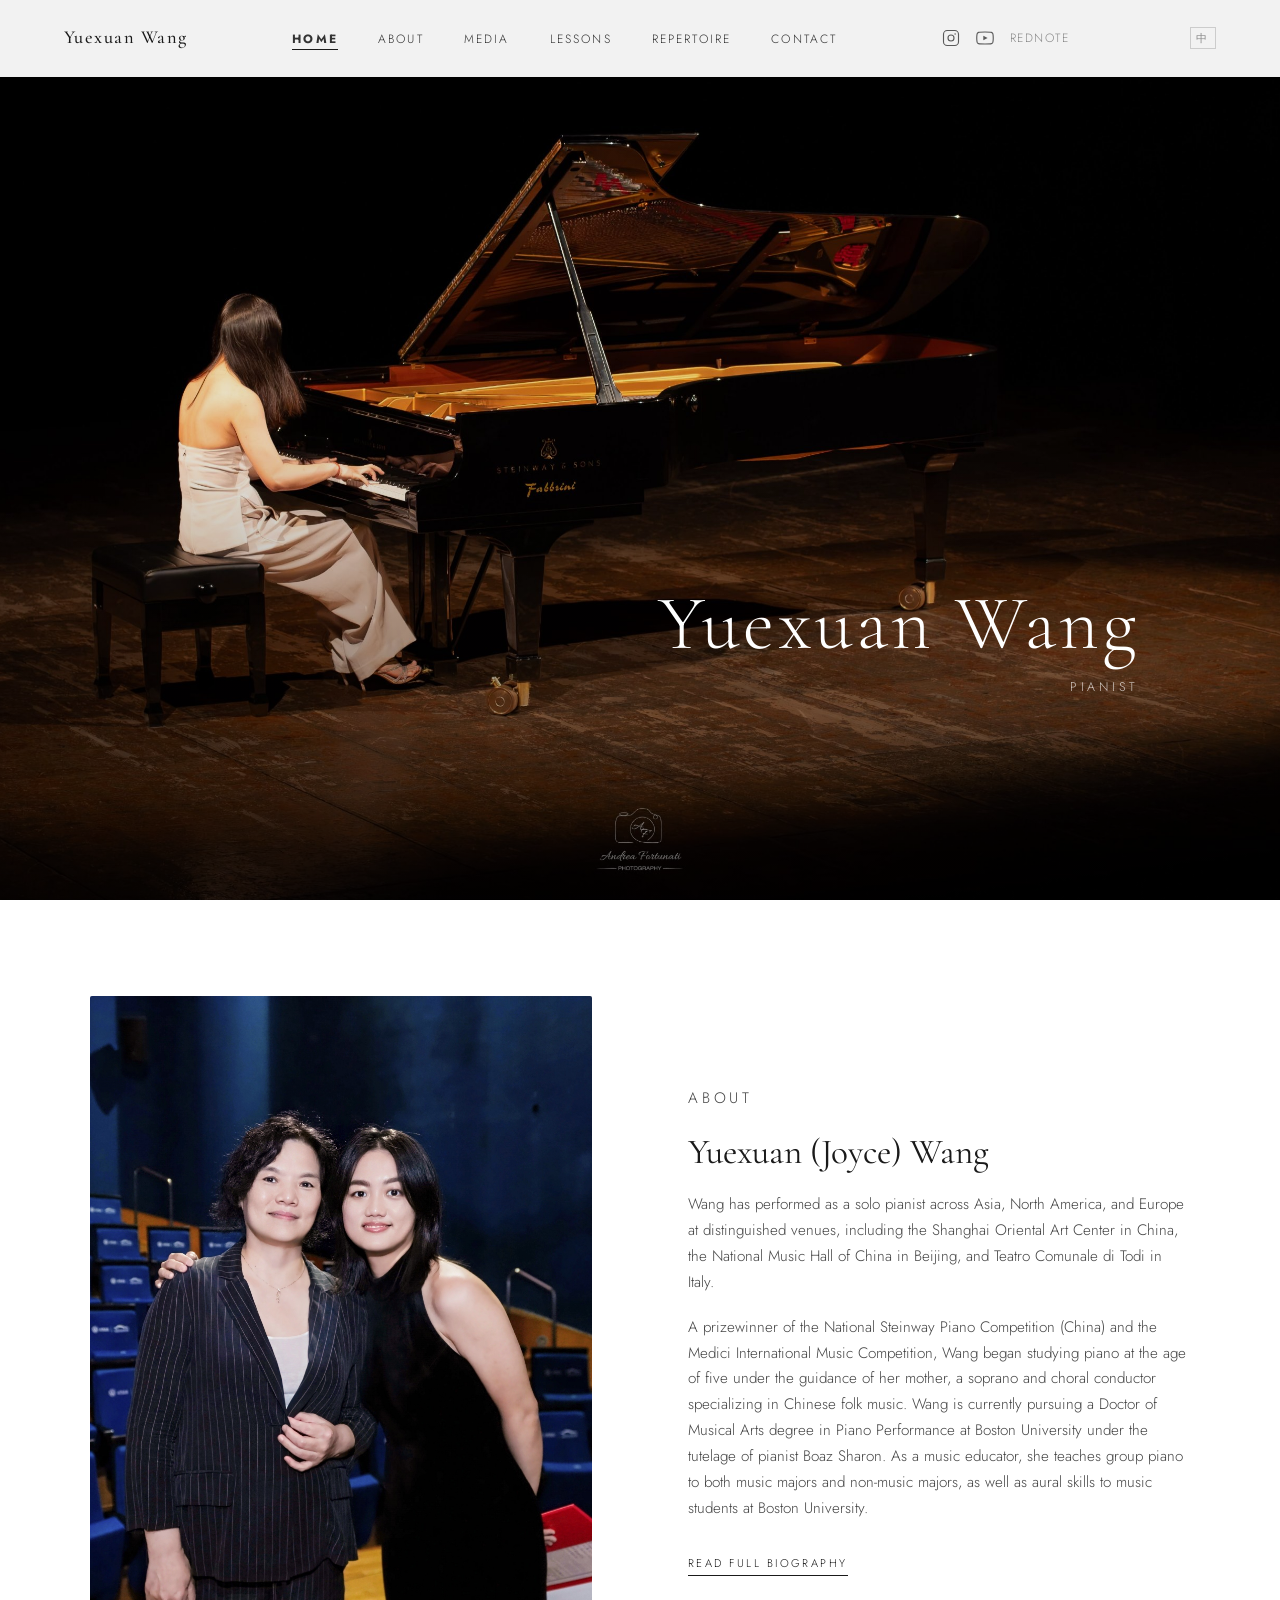
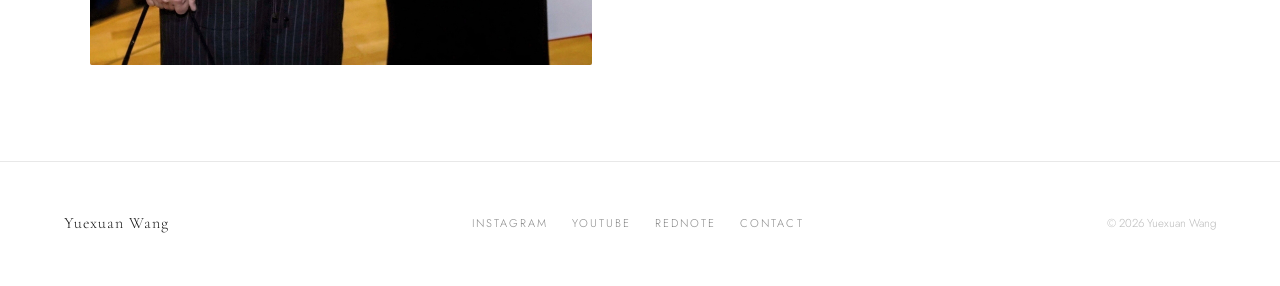
==== index.html @ 51ecc7ff "Add files via upload" ====
<!DOCTYPE html>
<html lang="en">
<head>
  <meta charset="UTF-8" />
  <meta name="viewport" content="width=device-width, initial-scale=1.0" />
  <title>Yuexuan Wang — Pianist</title>
  <meta name="description" content="Official website of Yuexuan Wang, pianist." />
  <link rel="stylesheet" href="css/style.css" />
  <style>
    /* Hero name: right-aligned */
    .hero { position: relative; }
    .hero-content {
      position: absolute !important;
      left: auto !important;
      top: auto !important;
      right: clamp(1.5rem, 6vw, 6rem) !important;
      bottom: clamp(2rem, 10vh, 6rem) !important;
      transform: none !important;
      width: auto !important;
      margin: 0 !important;
      text-align: right !important;
      z-index: 2;
    }

    /* Mobile: shift hero photo so the person is visible.
       0% = far left edge, 50% = center, 100% = far right edge.
       Raise the number if you see too much of the left side,
       lower it if the person is still cut off on the left. */
    @media (max-width: 768px) {
      .hero-image {
        background-position: 25% center !important;
      }
    }
  </style>
</head>
<body>

  <!-- Navigation -->
  <nav>
    <a href="index.html" class="nav-brand" data-zh="王玥璇">Yuexuan Wang</a>
    <ul class="nav-links">
      <li><a href="index.html" data-zh="首页" style="font-weight:700;">Home</a></li>
      <li><a href="about.html" data-zh="关于">About</a></li>
      <li><a href="media.html" data-zh="媒体">Media</a></li>
      <li><a href="lessons.html" data-zh="课程">Lessons</a></li>
      <li><a href="repertoire.html" data-zh="曲目">Repertoire</a></li>
      <li><a href="contact.html" data-zh="联系">Contact</a></li>
    </ul>
    <div class="nav-social" style="display:flex; align-items:center; gap:1rem;">
      <a href="https://www.instagram.com/yuexuan__wang" target="_blank" rel="noopener" aria-label="Instagram" style="display:flex; align-items:center; color:inherit; opacity:0.7; transition:opacity 0.2s;" onmouseover="this.style.opacity='1'" onmouseout="this.style.opacity='0.7'">
        <svg xmlns="http://www.w3.org/2000/svg" width="18" height="18" viewBox="0 0 24 24" fill="none" stroke="currentColor" stroke-width="1.5" stroke-linecap="round" stroke-linejoin="round">
          <rect x="2" y="2" width="20" height="20" rx="5" ry="5"/>
          <circle cx="12" cy="12" r="4"/>
          <circle cx="17.5" cy="6.5" r="1" fill="currentColor" stroke="none"/>
        </svg>
      </a>
      <a href="https://youtube.com/@yuexuanwangpiano?si=KimAUZ217y03qGvx" target="_blank" rel="noopener" aria-label="YouTube" style="display:flex;align-items:center;color:inherit;opacity:0.7;transition:opacity 0.2s;" onmouseover="this.style.opacity='1'" onmouseout="this.style.opacity='0.7'">
        <svg xmlns="http://www.w3.org/2000/svg" width="18" height="18" viewBox="0 0 24 24" fill="none" stroke="currentColor" stroke-width="1.5" stroke-linecap="round" stroke-linejoin="round">
          <path d="M22.54 6.42a2.78 2.78 0 0 0-1.95-1.96C18.88 4 12 4 12 4s-6.88 0-8.59.46A2.78 2.78 0 0 0 1.46 6.42 29 29 0 0 0 1 12a29 29 0 0 0 .46 5.58 2.78 2.78 0 0 0 1.95 1.96C5.12 20 12 20 12 20s6.88 0 8.59-.46a2.78 2.78 0 0 0 1.95-1.96A29 29 0 0 0 23 12a29 29 0 0 0-.46-5.58z"/>
          <polygon points="9.75 15.02 15.5 12 9.75 8.98 9.75 15.02" fill="currentColor" stroke="none"/>
        </svg>
      </a>
      <a href="https://xhslink.com/m/4YnqnOdV8tt" target="_blank" rel="noopener" data-zh="小红书">RedNote</a>
    </div>
    <button class="lang-toggle">中</button>
    <button class="nav-toggle" aria-label="Menu">
      <span></span><span></span><span></span>
    </button>
  </nav>

  <!-- Hero -->
  <section class="hero">
    <div class="hero-image" style="background-image:url('images/home_page.jpg'); background-size:cover; background-position:center;"></div>
    <div class="hero-overlay"></div>
    <div class="hero-content">
      <h1 data-zh="王玥璇">Yuexuan Wang</h1>
      <p class="hero-tagline" data-zh="钢琴家">Pianist</p>
    </div>
  </section>

  <!-- About Snippet -->
  <section>
    <div class="container">
      <div class="about-snippet">
        <img src="images/about.jpg" alt="Yuexuan (Joyce) Wang" class="fade-in" style="aspect-ratio:3/4; object-fit:cover; object-position:58% center; border-radius:2px;" />
        <div class="about-text fade-in">
          <p class="section-label" data-zh="关于">About</p>
          <h2 data-zh="王玥璇">Yuexuan (Joyce) Wang</h2>
          <p data-zh="王玥璇是一位活跃于亚洲、北美及欧洲的钢琴演奏家，曾登台上海东方艺术中心、北京国音堂、意大利托迪市政剧院等知名场馆。她亦曾在多项国际钢琴赛事中获奖，包括上海国际青少年钢琴比赛、全国施坦威钢琴比赛（中国）、美第奇国际音乐比赛等。">
            Wang has performed as a solo pianist across Asia, North America, and Europe at distinguished
            venues, including the Shanghai Oriental Art Center in China, the National Music Hall of
            China in Beijing, and Teatro Comunale di Todi in Italy.
          </p>
          <p data-zh="王玥璇五岁时在母亲唐晓丽——一位致力于中国民间音乐研究与传播的女高音歌唱家兼合唱指挥——的引导下开始学习钢琴。她目前在波士顿大学攻读音乐艺术博士学位，师从钢琴家Boaz Sharon。作为音乐教育者，她在波士顿大学教授面向音乐专业及非音乐专业学生的钢琴集体课和视唱练耳课。">
            A prizewinner of the National Steinway Piano Competition (China) and the Medici
            International Music Competition, Wang began studying piano at the age of five under the
            guidance of her mother, a soprano and choral conductor specializing in Chinese folk music.
            Wang is currently pursuing a Doctor of Musical Arts degree in Piano Performance at Boston
            University under the tutelage of pianist Boaz Sharon. As a music educator, she teaches group
            piano to both music majors and non-music majors, as well as aural skills to music students at
            Boston University.
          </p>
          <a href="about.html" class="btn" data-zh="阅读完整生平">Read Full Biography</a>
        </div>
      </div>
    </div>
  </section>

<!-- Footer -->
  <footer>
    <span class="footer-name" data-zh="王玥璇">Yuexuan Wang</span>
    <div class="footer-social">
      <a href="https://www.instagram.com/yuexuan__wang" target="_blank" rel="noopener">Instagram</a>
      <a href="https://youtube.com/@yuexuanwangpiano?si=KimAUZ217y03qGvx" target="_blank" rel="noopener">YouTube</a>
      <a href="https://xhslink.com/m/4YnqnOdV8tt" target="_blank" rel="noopener" data-zh="小红书">RedNote</a>
      <a href="contact.html" data-zh="联系">Contact</a>
    </div>
    <span class="footer-copy" data-zh="© 2026 王玥璇">&copy; 2026 Yuexuan Wang</span>
  </footer>

  <script src="js/main.js"></script>

  <script>
    // Highlight active nav link
    (function() {
      var path = window.location.pathname.split('/').pop() || '';
      // Normalize: strip .html, treat empty as 'index'
      var page = path.replace('.html', '') || 'index';
      var links = document.querySelectorAll('.nav-links a');
      links.forEach(function(link) {
        var href = (link.getAttribute('href') || '').replace('.html', '') || 'index';
        if (href === page) {
          link.style.fontWeight = '700';
          link.style.opacity = '1';
        }
      });
    })();
  </script>
</body>
</html>
---- css/style.css ----
/* ============================================
   Yuexuan Wang — Pianist Website
   ============================================ */

@import url('https://fonts.googleapis.com/css2?family=Cormorant+Garamond:ital,wght@0,300;0,400;0,500;0,600;1,300;1,400;1,500&family=Jost:wght@300;400;500&display=swap');

/* ---------- Reset & Base ---------- */
*, *::before, *::after { box-sizing: border-box; margin: 0; padding: 0; }

html { font-size: 16px; scroll-behavior: smooth; }

body {
  font-family: 'Jost', sans-serif;
  font-weight: 300;
  color: #1a1a1a;
  background: #fff;
  line-height: 1.7;
}

a { color: inherit; text-decoration: none; }
img { display: block; width: 100%; object-fit: cover; }

/* ---------- Typography ---------- */
h1, h2, h3, h4 {
  font-family: 'Cormorant Garamond', serif;
  font-weight: 400;
  line-height: 1.2;
}

.section-label {
  font-size: 0.7rem;
  letter-spacing: 0.25em;
  text-transform: uppercase;
  color: #888;
  margin-bottom: 1.2rem;
}

/* ---------- Navigation ---------- */
nav {
  position: fixed;
  top: 0; left: 0; right: 0;
  z-index: 100;
  display: flex;
  align-items: center;
  justify-content: space-between;
  padding: 1.4rem 4rem;
  background: rgba(255,255,255,0.95);
  backdrop-filter: blur(8px);
  border-bottom: 1px solid #f0f0f0;
  transition: padding 0.3s ease;
}

nav.scrolled { padding: 0.9rem 4rem; }

.nav-brand {
  font-family: 'Cormorant Garamond', serif;
  font-size: 1.15rem;
  font-weight: 500;
  letter-spacing: 0.08em;
}

.nav-links {
  display: flex;
  gap: 2.5rem;
  list-style: none;
}

.nav-links a {
  font-size: 0.75rem;
  letter-spacing: 0.18em;
  text-transform: uppercase;
  color: #333;
  position: relative;
  padding-bottom: 2px;
}

.nav-links a::after {
  content: '';
  position: absolute;
  bottom: 0; left: 0;
  width: 0; height: 1px;
  background: #1a1a1a;
  transition: width 0.3s ease;
}

.nav-links a:hover::after,
.nav-links a.active::after { width: 100%; }

.nav-social {
  display: flex;
  gap: 1.2rem;
  align-items: center;
}

.nav-social a {
  font-size: 0.75rem;
  letter-spacing: 0.12em;
  text-transform: uppercase;
  color: #888;
  transition: color 0.2s;
}
.nav-social a:hover { color: #1a1a1a; }

.lang-toggle {
  font-size: 0.7rem;
  letter-spacing: 0.18em;
  text-transform: uppercase;
  background: none;
  border: 1px solid #ccc;
  cursor: pointer;
  color: #888;
  padding: 0.15rem 0.35rem;
  font-family: 'Jost', sans-serif;
  transition: all 0.2s;
  margin-left: 1rem;
}
.lang-toggle:hover { color: #1a1a1a; border-color: #1a1a1a; }

/* Hamburger (mobile) */
.nav-toggle {
  display: none;
  flex-direction: column;
  gap: 5px;
  cursor: pointer;
  background: none;
  border: none;
  padding: 4px;
}
.nav-toggle span {
  display: block;
  width: 22px; height: 1px;
  background: #1a1a1a;
  transition: all 0.3s;
}

/* ---------- Hero ---------- */
.hero {
  position: relative;
  height: 100vh;
  min-height: 600px;
  display: flex;
  align-items: flex-end;
  overflow: hidden;
}

.hero-image {
  position: absolute;
  inset: 0;
  background: #d0ccc8; /* placeholder color until real photo */
  background-image: url('../images/hero.jpg');
  background-size: cover;
  background-position: center 20%;
}

.hero-overlay {
  position: absolute;
  inset: 0;
  background: linear-gradient(to top, rgba(0,0,0,0.55) 0%, rgba(0,0,0,0.1) 50%, transparent 100%);
}

.hero-content {
  position: relative;
  z-index: 2;
  padding: 0 4rem 5rem;
  color: #fff;
  max-width: 700px;
}

.hero-content h1 {
  font-size: clamp(2.8rem, 6vw, 5rem);
  font-weight: 300;
  letter-spacing: 0.04em;
  margin-bottom: 0.4rem;
}

.hero-tagline {
  font-size: 0.78rem;
  letter-spacing: 0.3em;
  text-transform: uppercase;
  color: rgba(255,255,255,0.75);
  margin-bottom: 2rem;
}

.hero-quote {
  font-family: 'Cormorant Garamond', serif;
  font-style: italic;
  font-size: 1.25rem;
  font-weight: 300;
  color: rgba(255,255,255,0.9);
  border-left: 2px solid rgba(255,255,255,0.5);
  padding-left: 1.2rem;
  max-width: 520px;
}

.hero-quote cite {
  display: block;
  font-style: normal;
  font-size: 0.72rem;
  letter-spacing: 0.15em;
  text-transform: uppercase;
  color: rgba(255,255,255,0.6);
  margin-top: 0.6rem;
  font-family: 'Jost', sans-serif;
}

/* ---------- Sections ---------- */
section { padding: 6rem 4rem; }

.container { max-width: 1100px; margin: 0 auto; }
.container-narrow { max-width: 720px; margin: 0 auto; }

/* ---------- Upcoming Performances ---------- */
.upcoming { background: #fafafa; }

.upcoming h2 {
  font-size: 2rem;
  margin-bottom: 3rem;
}

.performance-list { list-style: none; }

.performance-item {
  display: grid;
  grid-template-columns: 90px 1fr auto;
  gap: 1.5rem;
  align-items: start;
  padding: 1.8rem 0;
  border-bottom: 1px solid #e8e8e8;
}

.performance-item:first-child { border-top: 1px solid #e8e8e8; }

.perf-date {
  font-family: 'Cormorant Garamond', serif;
  font-size: 0.8rem;
  letter-spacing: 0.08em;
  color: #888;
  text-transform: uppercase;
  padding-top: 3px;
}

.perf-date .day {
  display: block;
  font-size: 2rem;
  font-weight: 300;
  color: #1a1a1a;
  line-height: 1;
  margin-bottom: 0.2rem;
}

.perf-title {
  font-family: 'Cormorant Garamond', serif;
  font-size: 1.25rem;
  font-weight: 500;
  margin-bottom: 0.3rem;
}

.perf-venue {
  font-size: 0.82rem;
  color: #777;
  letter-spacing: 0.05em;
}

.perf-link {
  font-size: 0.7rem;
  letter-spacing: 0.18em;
  text-transform: uppercase;
  border-bottom: 1px solid #1a1a1a;
  padding-bottom: 1px;
  align-self: center;
  white-space: nowrap;
  transition: color 0.2s, border-color 0.2s;
}
.perf-link:hover { color: #888; border-color: #888; }

/* ---------- About Snippet (Home) ---------- */
.about-snippet {
  display: grid;
  grid-template-columns: 1fr 1fr;
  gap: 6rem;
  align-items: center;
}

.about-snippet img, .about-snippet .img-placeholder {
  aspect-ratio: 3/4;
  background: #e0dcda;
  border-radius: 2px;
}

.about-text h2 { font-size: 2.2rem; margin-bottom: 1.2rem; }
.about-text p { font-size: 0.95rem; color: #444; margin-bottom: 1.2rem; }

.btn {
  display: inline-block;
  font-size: 0.7rem;
  letter-spacing: 0.22em;
  text-transform: uppercase;
  border-bottom: 1px solid #1a1a1a;
  padding-bottom: 2px;
  margin-top: 0.8rem;
  transition: color 0.2s, border-color 0.2s;
}
.btn:hover { color: #888; border-color: #888; }

/* ---------- Quote Banner ---------- */
.quote-banner {
  background: #1a1a1a;
  color: #fff;
  text-align: center;
  padding: 5rem 4rem;
}

.quote-banner blockquote {
  font-family: 'Cormorant Garamond', serif;
  font-style: italic;
  font-size: clamp(1.4rem, 3vw, 2rem);
  font-weight: 300;
  max-width: 800px;
  margin: 0 auto 1rem;
  line-height: 1.6;
}

.quote-banner cite {
  font-size: 0.72rem;
  letter-spacing: 0.2em;
  text-transform: uppercase;
  color: #888;
  font-family: 'Jost', sans-serif;
}

/* ---------- Newsletter ---------- */
.newsletter {
  background: #f5f3f1;
  text-align: center;
}

.newsletter h2 { font-size: 1.8rem; margin-bottom: 0.6rem; }
.newsletter p { color: #666; font-size: 0.9rem; margin-bottom: 2rem; }

.newsletter-form {
  display: flex;
  gap: 0;
  max-width: 440px;
  margin: 0 auto;
  border: 1px solid #ccc;
}

.newsletter-form input {
  flex: 1;
  padding: 0.85rem 1.2rem;
  border: none;
  outline: none;
  font-family: 'Jost', sans-serif;
  font-size: 0.85rem;
  background: #fff;
}

.newsletter-form button {
  padding: 0.85rem 1.6rem;
  background: #1a1a1a;
  color: #fff;
  border: none;
  cursor: pointer;
  font-family: 'Jost', sans-serif;
  font-size: 0.7rem;
  letter-spacing: 0.18em;
  text-transform: uppercase;
  transition: background 0.2s;
}
.newsletter-form button:hover { background: #444; }

/* ---------- About Page ---------- */
.page-hero {
  padding: 10rem 4rem 5rem;
  border-bottom: 1px solid #e8e8e8;
}

.page-hero h1 {
  font-size: clamp(2.5rem, 5vw, 4rem);
  font-weight: 300;
}

.about-full {
  display: grid;
  grid-template-columns: 2fr 1fr;
  gap: 6rem;
  align-items: start;
  padding: 5rem 4rem;
}

.bio-text p { font-size: 0.95rem; color: #444; margin-bottom: 1.4rem; line-height: 1.85; }

.bio-sidebar { position: sticky; top: 8rem; }

.bio-sidebar img, .bio-sidebar .img-placeholder {
  aspect-ratio: 3/4;
  background: #e0dcda;
  margin-bottom: 1.5rem;
  border-radius: 2px;
}

.sidebar-info { font-size: 0.82rem; color: #666; }
.sidebar-info strong { display: block; font-weight: 500; color: #1a1a1a; margin-bottom: 0.2rem; font-family: 'Cormorant Garamond', serif; font-size: 1rem; }
.sidebar-info .info-block { margin-bottom: 1.2rem; }

/* ---------- Schedule Page ---------- */
.filter-bar {
  display: flex;
  gap: 1.5rem;
  padding: 2rem 4rem;
  border-bottom: 1px solid #e8e8e8;
  flex-wrap: wrap;
}

.filter-btn {
  font-size: 0.7rem;
  letter-spacing: 0.18em;
  text-transform: uppercase;
  background: none;
  border: none;
  cursor: pointer;
  color: #888;
  padding-bottom: 2px;
  border-bottom: 1px solid transparent;
  font-family: 'Jost', sans-serif;
  transition: all 0.2s;
}
.filter-btn.active, .filter-btn:hover { color: #1a1a1a; border-bottom-color: #1a1a1a; }

.schedule-list { padding: 3rem 4rem 6rem; }

/* ---------- Media Page ---------- */
.media-tabs {
  display: flex;
  gap: 2.5rem;
  padding: 2rem 4rem;
  border-bottom: 1px solid #e8e8e8;
}

.media-tab {
  font-size: 0.75rem;
  letter-spacing: 0.18em;
  text-transform: uppercase;
  background: none;
  border: none;
  cursor: pointer;
  color: #888;
  padding-bottom: 4px;
  border-bottom: 1px solid transparent;
  font-family: 'Jost', sans-serif;
  transition: all 0.2s;
}
.media-tab.active, .media-tab:hover { color: #1a1a1a; border-bottom-color: #1a1a1a; }

.media-section { padding: 4rem; display: none; }
.media-section.active { display: block; }

.video-grid {
  display: grid;
  grid-template-columns: repeat(auto-fill, minmax(320px, 1fr));
  gap: 2rem;
}

.video-card { cursor: pointer; }

.video-thumb {
  position: relative;
  aspect-ratio: 16/9;
  background: #e0dcda;
  margin-bottom: 0.8rem;
  overflow: hidden;
  display: block;
}

.video-thumb img {
  width: 100%; height: 100%;
  object-fit: cover;
  transition: transform 0.4s ease;
}

.video-thumb:hover img { transform: scale(1.03); }

.video-thumb .play-btn {
  position: absolute;
  inset: 0;
  display: flex;
  align-items: center;
  justify-content: center;
  background: rgba(0,0,0,0.25);
  transition: background 0.2s;
}

.video-thumb:hover .play-btn { background: rgba(0,0,0,0.4); }

.video-thumb .play-btn::after {
  content: '';
  width: 0;
  height: 0;
  border-style: solid;
  border-width: 14px 0 14px 26px;
  border-color: transparent transparent transparent #fff;
  margin-left: 4px;
}

.video-card h3 { font-size: 1.05rem; margin-bottom: 0.3rem; }
.video-card p { font-size: 0.82rem; color: #777; }

.photo-grid {
  display: grid;
  grid-template-columns: repeat(3, 1fr);
  gap: 1rem;
}

.photo-item {
  aspect-ratio: 3/2;
  background: #e0dcda;
  overflow: hidden;
  cursor: pointer;
  transition: opacity 0.2s;
}
.photo-item:hover { opacity: 0.85; }
.photo-item img { height: 100%; object-fit: cover; transition: transform 0.4s; }
.photo-item:hover img { transform: scale(1.03); }

/* ---------- Lessons Page ---------- */
.lessons-grid {
  display: grid;
  grid-template-columns: 1fr 1fr;
  gap: 4rem;
  align-items: start;
}

.lessons-info h2 { font-size: 2rem; margin-bottom: 1.5rem; }
.lessons-info p { font-size: 0.95rem; color: #444; margin-bottom: 1.2rem; }
.lessons-info ul { list-style: none; padding: 0; margin-bottom: 1.5rem; }
.lessons-info li { font-size: 0.9rem; color: #444; padding: 0.5rem 0; border-bottom: 1px solid #eee; }
.lessons-info li:last-child { border-bottom: none; }

/* ---------- Contact Page ---------- */
.contact-grid {
  display: grid;
  grid-template-columns: 1fr 1fr;
  gap: 6rem;
  align-items: start;
}

.contact-info h2 { font-size: 2rem; margin-bottom: 1.5rem; }
.contact-info p { font-size: 0.95rem; color: #444; margin-bottom: 1.2rem; }
.contact-block { margin-bottom: 1.8rem; }
.contact-block .label { font-size: 0.7rem; letter-spacing: 0.2em; text-transform: uppercase; color: #888; margin-bottom: 0.3rem; }
.contact-block a { font-size: 0.95rem; border-bottom: 1px solid #ccc; }
.contact-block a:hover { border-bottom-color: #1a1a1a; }

.contact-form { display: flex; flex-direction: column; gap: 1.2rem; }

.form-group { display: flex; flex-direction: column; gap: 0.4rem; }
.form-group label { font-size: 0.7rem; letter-spacing: 0.18em; text-transform: uppercase; color: #888; }
.form-group input, .form-group textarea, .form-group select {
  padding: 0.85rem 0;
  border: none;
  border-bottom: 1px solid #ccc;
  outline: none;
  font-family: 'Jost', sans-serif;
  font-size: 0.9rem;
  background: transparent;
  transition: border-color 0.2s;
}
.form-group input:focus, .form-group textarea:focus, .form-group select:focus { border-bottom-color: #1a1a1a; }
.form-group textarea { resize: vertical; min-height: 120px; }

.submit-btn {
  display: inline-block;
  padding: 0.9rem 2.5rem;
  background: #1a1a1a;
  color: #fff;
  border: none;
  cursor: pointer;
  font-family: 'Jost', sans-serif;
  font-size: 0.72rem;
  letter-spacing: 0.22em;
  text-transform: uppercase;
  margin-top: 0.5rem;
  align-self: flex-start;
  transition: background 0.2s;
}
.submit-btn:hover { background: #444; }

/* ---------- Footer ---------- */
footer {
  padding: 3rem 4rem;
  border-top: 1px solid #e8e8e8;
  display: flex;
  align-items: center;
  justify-content: space-between;
  flex-wrap: wrap;
  gap: 1rem;
}

.footer-name {
  font-family: 'Cormorant Garamond', serif;
  font-size: 1rem;
  letter-spacing: 0.06em;
}

.footer-social { display: flex; gap: 1.5rem; }
.footer-social a {
  font-size: 0.7rem;
  letter-spacing: 0.18em;
  text-transform: uppercase;
  color: #888;
  transition: color 0.2s;
}
.footer-social a:hover { color: #1a1a1a; }

.footer-copy { font-size: 0.72rem; color: #bbb; }

/* ---------- Utilities ---------- */
.text-center { text-align: center; }
.mt-1 { margin-top: 1rem; }
.mt-2 { margin-top: 2rem; }

/* ---------- Responsive ---------- */
@media (max-width: 900px) {
  nav { padding: 1.2rem 2rem; }
  nav.scrolled { padding: 0.8rem 2rem; }
  section { padding: 4rem 2rem; }

  .nav-links, .nav-social { display: none; }
  .nav-links.open { display: flex; flex-direction: column; position: fixed; top: 60px; left: 0; right: 0; background: #fff; padding: 2rem; border-bottom: 1px solid #eee; gap: 1.5rem; }
  .nav-toggle { display: flex; }

  .about-snippet { grid-template-columns: 1fr; gap: 3rem; }
  .about-full { grid-template-columns: 1fr; }
  .bio-sidebar { position: static; }
  .contact-grid, .lessons-grid { grid-template-columns: 1fr; gap: 3rem; }
  .photo-grid { grid-template-columns: repeat(2, 1fr); }
  .hero-content { padding: 0 2rem 4rem; }
  footer { padding: 2rem; flex-direction: column; align-items: flex-start; }
  .page-hero { padding: 8rem 2rem 3rem; }
  .about-full, .schedule-list, .media-section { padding: 3rem 2rem; }
  .filter-bar, .media-tabs { padding: 1.5rem 2rem; }
  .performance-item { grid-template-columns: 70px 1fr; }
  .perf-link { display: none; }
}

@media (max-width: 560px) {
  .photo-grid { grid-template-columns: 1fr; }
  .video-grid { grid-template-columns: 1fr; }
}
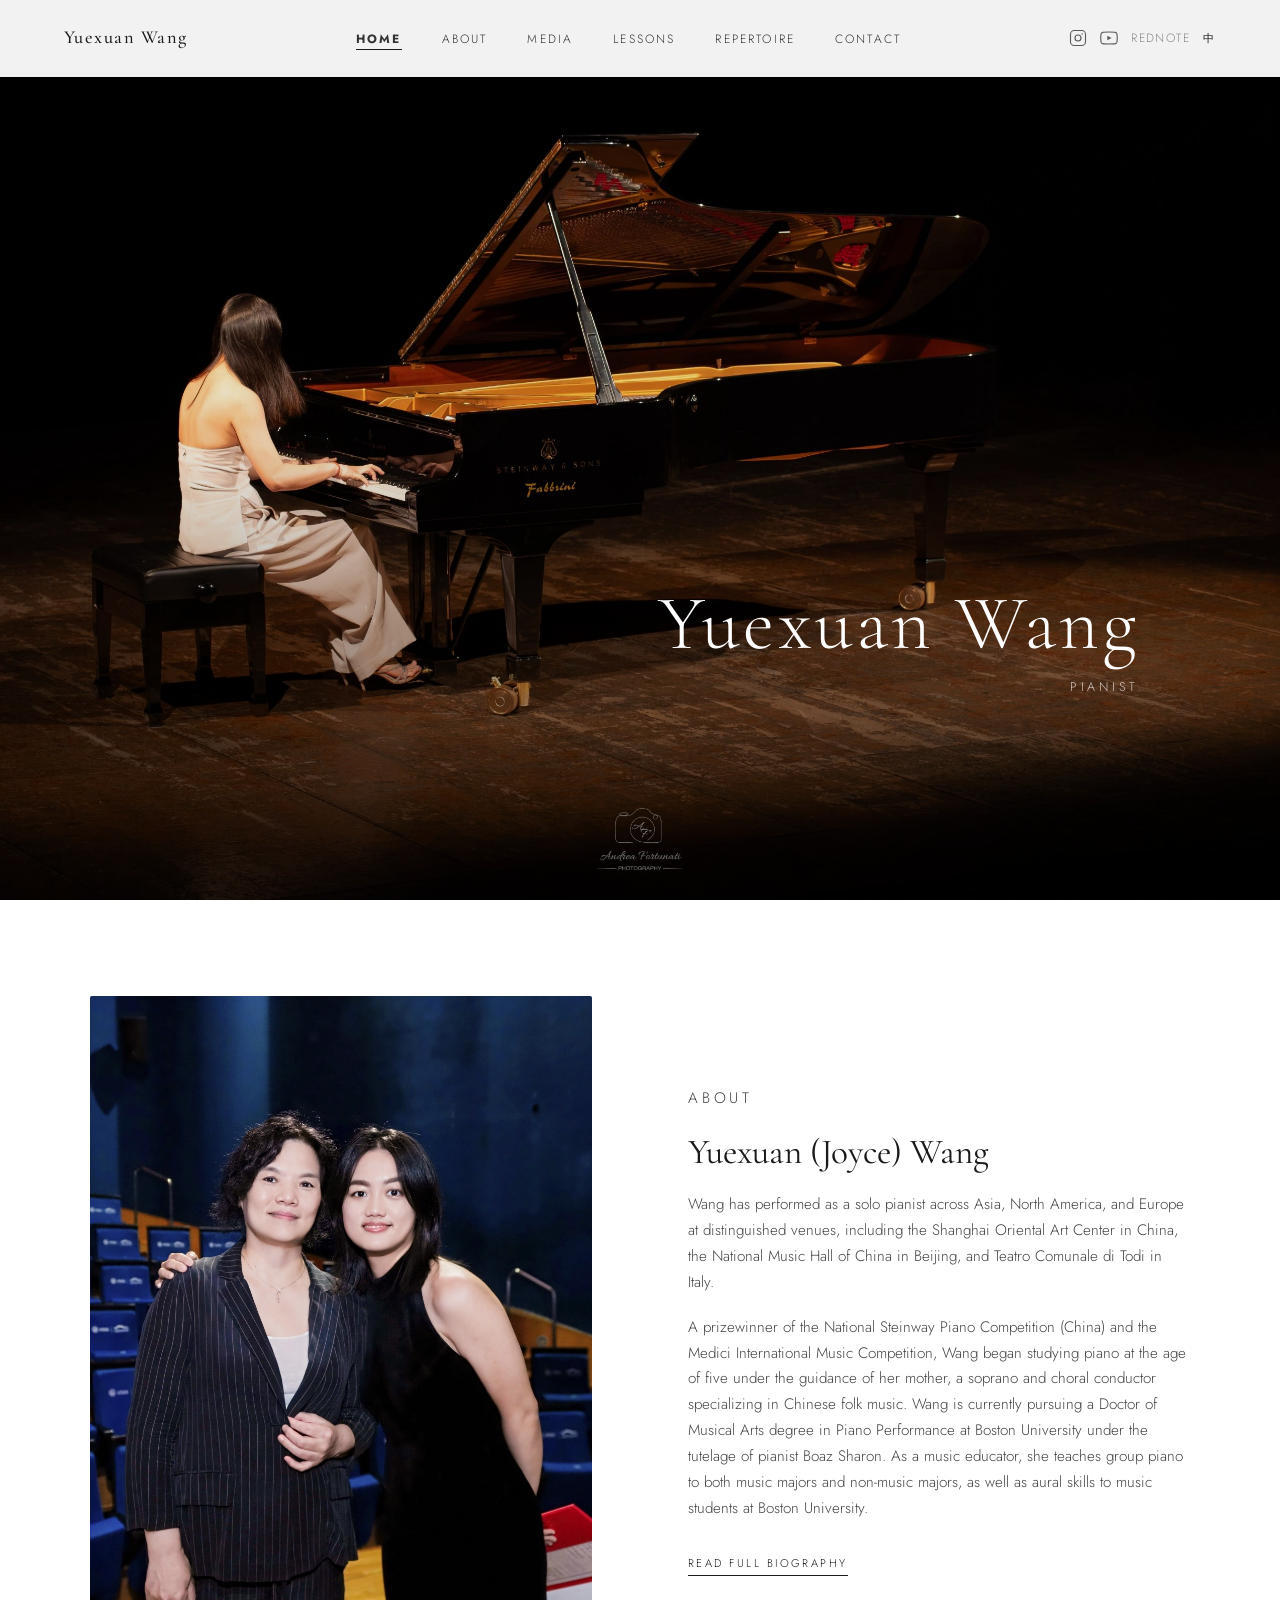
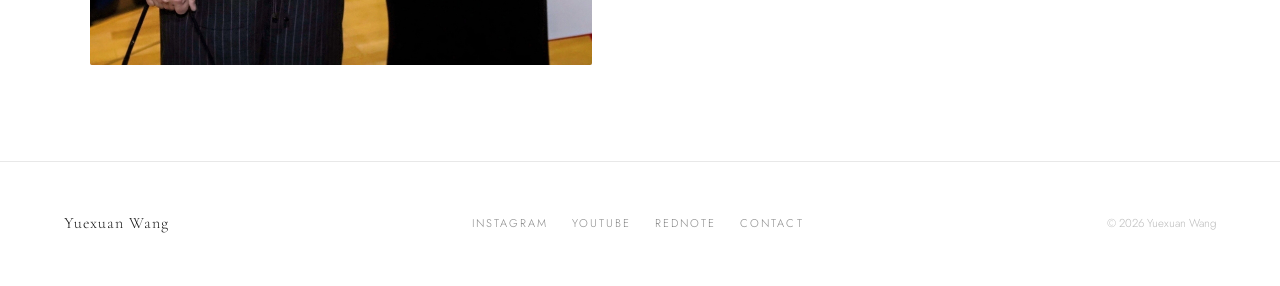
==== commit 3e2389a3: "Add files via upload" ====
--- a/index.html
+++ b/index.html
@@ -7,6 +7,24 @@
   <meta name="description" content="Official website of Yuexuan Wang, pianist." />
   <link rel="stylesheet" href="css/style.css" />
   <style>
+    /* Language toggle: plain text, no box (desktop + mobile) */
+    button.lang-toggle {
+      border: none !important;
+      background: transparent !important;
+      box-shadow: none !important;
+      outline: none;
+      border-radius: 0 !important;
+      color: inherit;
+      cursor: pointer;
+    }
+
+    /* Desktop top bar: social icons right next to the language toggle */
+    @media (min-width: 769px) {
+      nav .nav-links { margin-left: auto !important; margin-right: auto !important; }
+      nav .nav-social { margin-left: 0 !important; margin-right: 0.6rem !important; gap: 0.8rem !important; }
+      nav .lang-toggle { margin-left: 0 !important; padding-left: 0.2rem !important; padding-right: 0 !important; }
+    }
+
     /* Hero name: right-aligned */
     .hero { position: relative; }
     .hero-content {
@@ -28,7 +46,30 @@
        lower it if the person is still cut off on the left. */
     @media (max-width: 768px) {
       .hero-image {
-        background-position: 25% center !important;
+        background-position: 18% center !important;
+      }
+
+      /* Mobile: show About text first, then the second photo */
+      .about-snippet {
+        display: flex !important;
+        flex-direction: column !important;
+        gap: 2rem;
+      }
+      .about-snippet .about-text { order: 1; }
+      .about-snippet img { order: 2; width: 100%; }
+
+      /* Mobile: hide social icons in the top bar */
+      nav .nav-social { display: none !important; }
+
+      nav .nav-toggle { margin-left: 0 !important; }
+
+      /* Mobile: language toggle as plain text (no square) */
+      .lang-toggle {
+        padding: 0 0.25rem !important;
+        margin-left: auto !important;
+        margin-right: 0.35rem !important;
+        font-size: 1rem;
+        letter-spacing: 0.05em;
       }
     }
   </style>
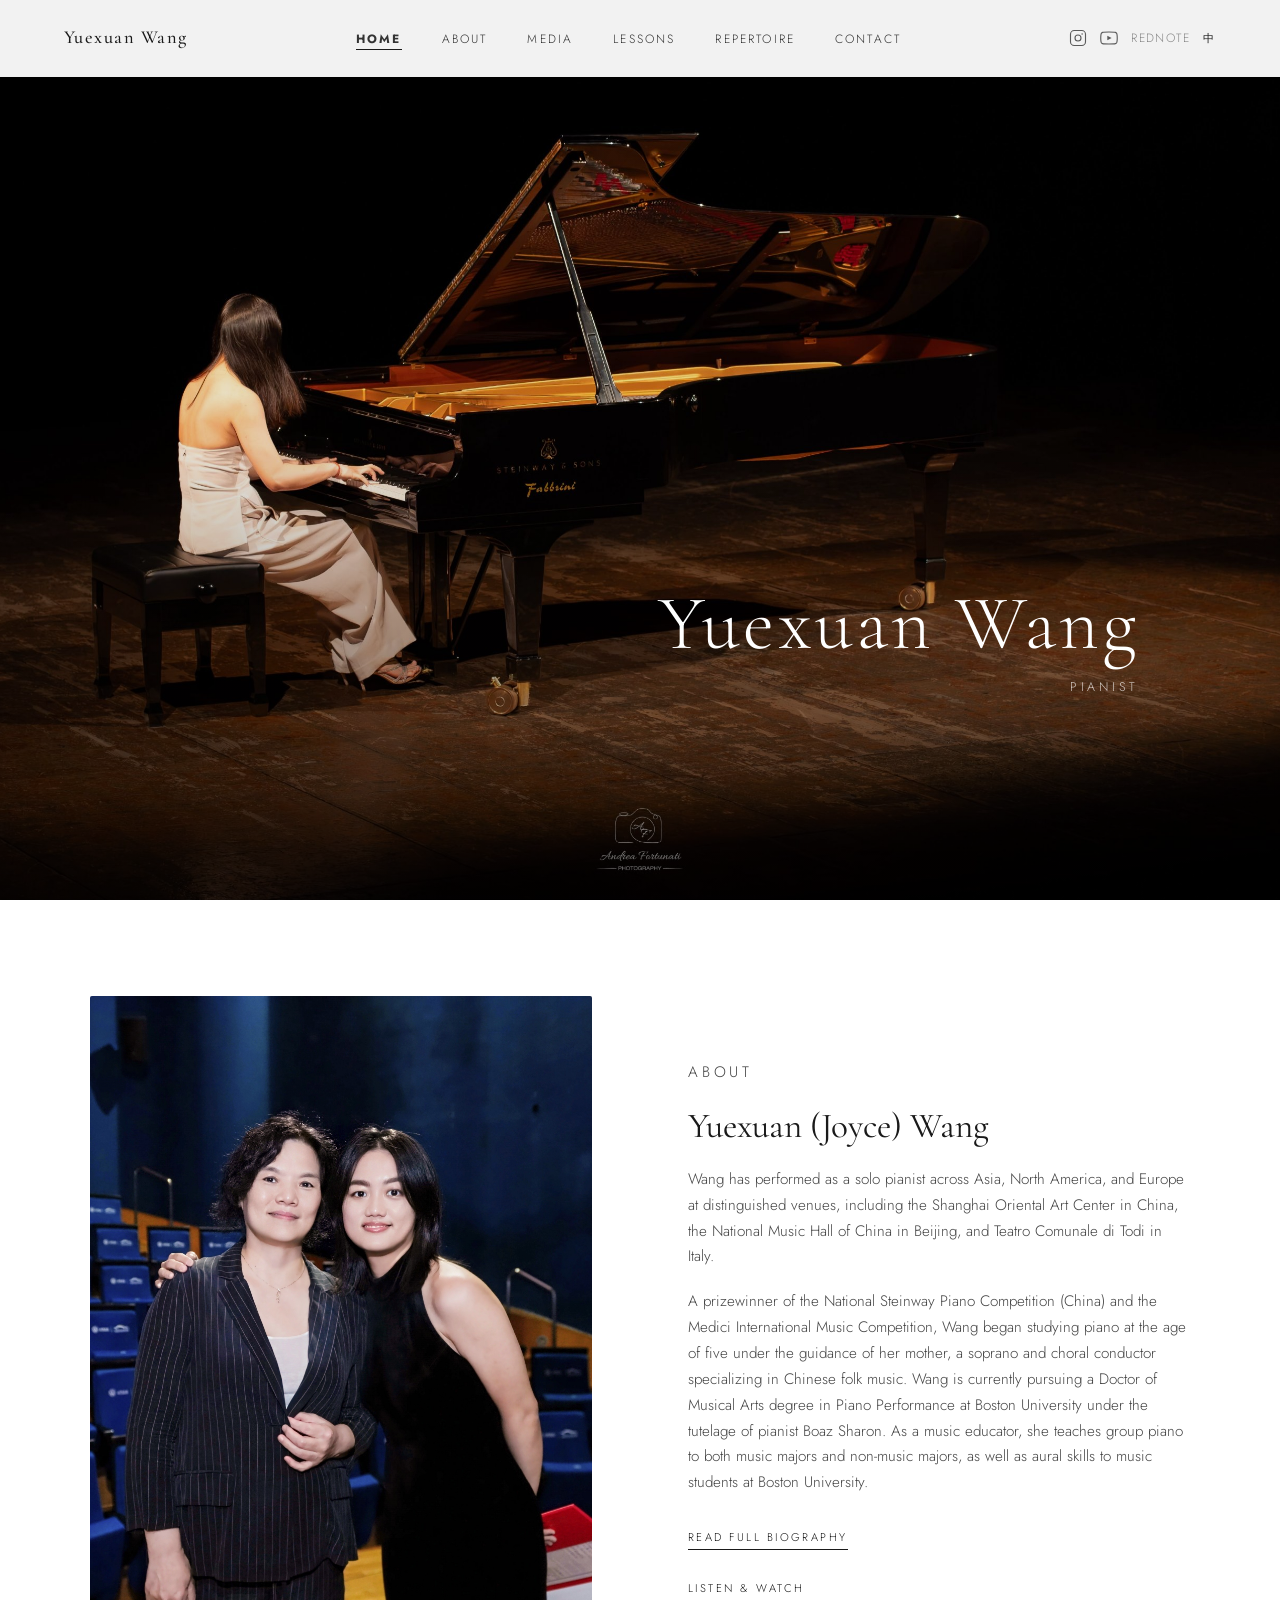
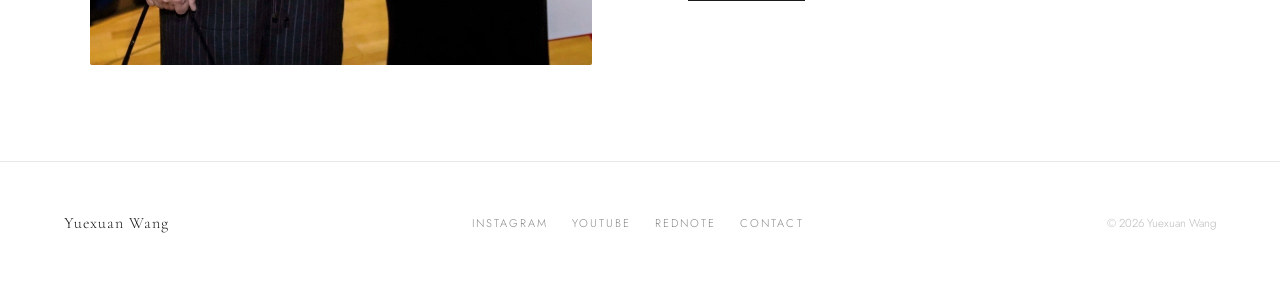
==== commit 2248e5a0: "Add files via upload" ====
--- a/index.html
+++ b/index.html
@@ -142,6 +142,7 @@
             Boston University.
           </p>
           <a href="about.html" class="btn" data-zh="阅读完整生平">Read Full Biography</a>
+          <div style="margin-top:1rem;"><a href="media.html" class="btn" data-zh="聆听与观看">Listen &amp; Watch</a></div>
         </div>
       </div>
     </div>
